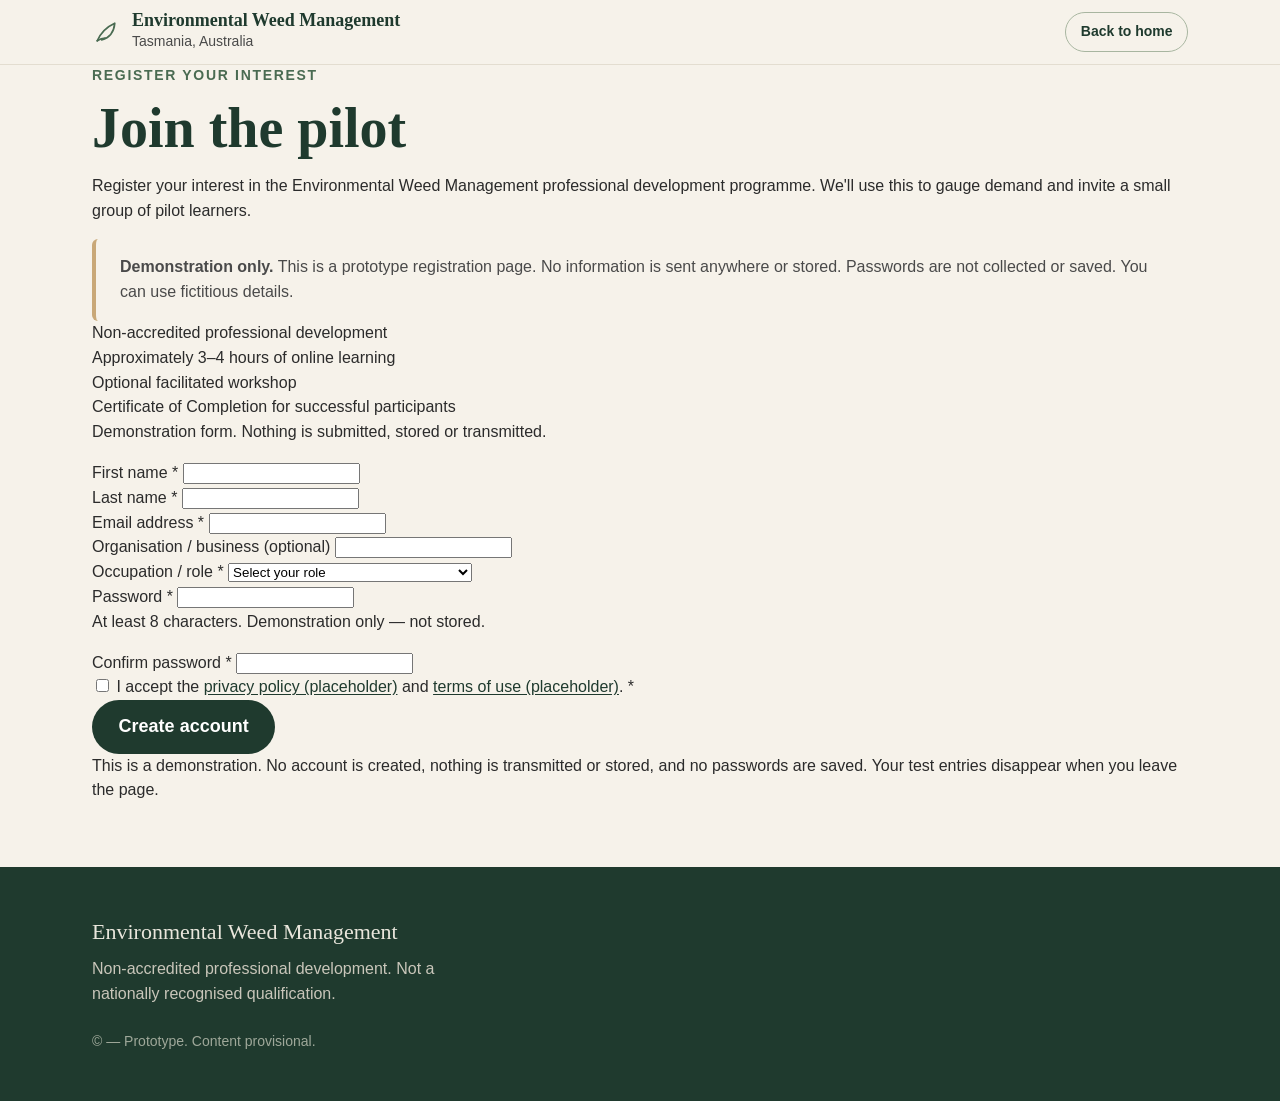
==== register.html @ f8a71723 "Add registration page for Environmental Weed Management This HTML file serves as a registration page" ====
<!doctype html>
<html lang="en-AU">
  <head>
    <meta charset="utf-8" />
    <meta name="viewport" content="width=device-width, initial-scale=1" />
    <title>Register your interest — Environmental Weed Management</title>
    <meta
      name="description"
      content="Register your interest in the Environmental Weed Management professional development programme. Demonstration registration page — no data is sent or stored."
    />
    <meta name="theme-color" content="#1f3a2e" />
    <link rel="stylesheet" href="css/tokens.css" />
    <link rel="stylesheet" href="css/base.css" />
    <link rel="stylesheet" href="css/components.css" />
    <link rel="stylesheet" href="css/pages/register.css" />
    <script type="module" src="js/register.js" defer></script>
  </head>
  <body>
    <a class="skip-link" href="#main">Skip to content</a>

    <header class="site-header" role="banner">
      <div class="container header-inner">
        <a class="brand" href="index.html" aria-label="Environmental Weed Management home">
          <span class="brand-mark" aria-hidden="true">
            <svg viewBox="0 0 32 32" width="28" height="28" aria-hidden="true" focusable="false">
              <path d="M6 26c4-9 9-15 20-20-1 11-7 17-15 19" fill="none" stroke="currentColor" stroke-width="2" stroke-linecap="round" stroke-linejoin="round"/>
              <path d="M6 26c3-2 6-3 9-3" fill="none" stroke="currentColor" stroke-width="2" stroke-linecap="round"/>
            </svg>
          </span>
          <span class="brand-text">
            <span class="brand-title">Environmental Weed Management</span>
            <span class="brand-sub">Tasmania, Australia</span>
          </span>
        </a>
        <a class="btn btn-ghost btn-sm" href="index.html">Back to home</a>
      </div>
    </header>

    <main id="main">
      <section class="register-shell" aria-labelledby="register-title">
        <div class="container register-container">
          <div class="register-intro">
            <p class="eyebrow">Register your interest</p>
            <h1 id="register-title">Join the pilot</h1>
            <p class="register-lede">
              Register your interest in the Environmental Weed Management professional development
              programme. We'll use this to gauge demand and invite a small group of pilot learners.
            </p>

            <aside class="callout callout--demo" role="note" aria-label="Demonstration notice">
              <strong>Demonstration only.</strong>
              This is a prototype registration page. No information is sent anywhere or stored.
              Passwords are not collected or saved. You can use fictitious details.
            </aside>

            <ul class="register-points">
              <li>Non-accredited professional development</li>
              <li>Approximately 3–4 hours of online learning</li>
              <li>Optional facilitated workshop</li>
              <li>Certificate of Completion for successful participants</li>
            </ul>
          </div>

          <div class="register-card">
            <form id="register-form" class="register-form" novalidate aria-describedby="form-demo-notice">
              <p id="form-demo-notice" class="visually-hidden">
                Demonstration form. Nothing is submitted, stored or transmitted.
              </p>

              <div class="form-row form-row--split">
                <div class="form-field">
                  <label for="first-name">First name <span class="req" aria-hidden="true">*</span></label>
                  <input id="first-name" name="firstName" type="text" autocomplete="given-name"
                         required aria-required="true" aria-describedby="first-name-error" />
                  <p class="field-error" id="first-name-error" role="alert" hidden></p>
                </div>
                <div class="form-field">
                  <label for="last-name">Last name <span class="req" aria-hidden="true">*</span></label>
                  <input id="last-name" name="lastName" type="text" autocomplete="family-name"
                         required aria-required="true" aria-describedby="last-name-error" />
                  <p class="field-error" id="last-name-error" role="alert" hidden></p>
                </div>
              </div>

              <div class="form-field">
                <label for="email">Email address <span class="req" aria-hidden="true">*</span></label>
                <input id="email" name="email" type="email" inputmode="email" autocomplete="email"
                       required aria-required="true" aria-describedby="email-error" />
                <p class="field-error" id="email-error" role="alert" hidden></p>
              </div>

              <div class="form-field">
                <label for="organisation">Organisation / business <span class="optional">(optional)</span></label>
                <input id="organisation" name="organisation" type="text" autocomplete="organization"
                       aria-describedby="organisation-error" />
                <p class="field-error" id="organisation-error" role="alert" hidden></p>
              </div>

              <div class="form-field">
                <label for="role">Occupation / role <span class="req" aria-hidden="true">*</span></label>
                <select id="role" name="role" required aria-required="true" aria-describedby="role-error">
                  <option value="">Select your role</option>
                  <option>Weed management contractor</option>
                  <option>Environmental contractor</option>
                  <option>Council / field worker</option>
                  <option>Landcare / NRM</option>
                  <option>Land manager / supervisor</option>
                  <option>Environmental restoration practitioner</option>
                  <option>Other</option>
                </select>
                <p class="field-error" id="role-error" role="alert" hidden></p>
              </div>

              <div class="form-row form-row--split">
                <div class="form-field">
                  <label for="password">Password <span class="req" aria-hidden="true">*</span></label>
                  <input id="password" name="password" type="password" autocomplete="new-password"
                         required aria-required="true" aria-describedby="password-error password-hint" />
                  <p class="field-hint" id="password-hint">At least 8 characters. Demonstration only — not stored.</p>
                  <p class="field-error" id="password-error" role="alert" hidden></p>
                </div>
                <div class="form-field">
                  <label for="confirm-password">Confirm password <span class="req" aria-hidden="true">*</span></label>
                  <input id="confirm-password" name="confirmPassword" type="password" autocomplete="new-password"
                         required aria-required="true" aria-describedby="confirm-password-error" />
                  <p class="field-error" id="confirm-password-error" role="alert" hidden></p>
                </div>
              </div>

              <div class="form-field form-field--checkbox">
                <input id="accept-terms" name="acceptTerms" type="checkbox" required aria-required="true"
                       aria-describedby="accept-terms-error" />
                <label for="accept-terms">
                  I accept the <a href="#" aria-disabled="true" tabindex="-1">privacy policy (placeholder)</a>
                  and <a href="#" aria-disabled="true" tabindex="-1">terms of use (placeholder)</a>.
                  <span class="req" aria-hidden="true">*</span>
                </label>
                <p class="field-error" id="accept-terms-error" role="alert" hidden></p>
              </div>

              <button class="btn btn-primary btn-lg" type="submit">Create account</button>

              <p class="form-footnote">
                This is a demonstration. No account is created, nothing is transmitted or stored,
                and no passwords are saved. Your test entries disappear when you leave the page.
              </p>
            </form>

            <div id="register-success" class="register-success" role="status" aria-live="polite" hidden>
              <h2>Demonstration complete</h2>
              <p>
                Thanks — this is where a real registration would be created. Nothing was sent or stored.
              </p>
              <p>
                In a live product, the next step would be to sign in to the learner dashboard.
              </p>
              <div class="register-success-actions">
                <a class="btn btn-primary" href="dashboard.html">Continue to demo dashboard</a>
                <a class="btn btn-ghost" href="index.html">Back to home</a>
              </div>
            </div>
          </div>
        </div>
      </section>
    </main>

    <footer class="site-footer" role="contentinfo">
      <div class="container footer-inner">
        <div class="footer-brand">
          <p class="footer-title">Environmental Weed Management</p>
          <p class="footer-note">Non-accredited professional development. Not a nationally recognised qualification.</p>
        </div>
        <p class="footer-copy">© <span id="year"></span> — Prototype. Content provisional.</p>
      </div>
    </footer>
  </body>
</html>
---- css/tokens.css ----
/* css/tokens.css — design tokens (single source of truth for visual language) */
:root {
  /* Colour */
  --c-forest: #1f3a2e;
  --c-eucalypt: #4a6b52;
  --c-sage: #a8b5a0;
  --c-sage-soft: #d6ddcf;
  --c-offwhite: #f6f2ea;
  --c-sandstone: #c9a878;
  --c-charcoal: #2b2b2b;
  --c-charcoal-soft: #4a4a4a;
  --c-white: #ffffff;
  --c-border: #e3ddd0;
  --c-focus: #b07d2f;

  /* Type */
  --font-heading: Georgia, "Times New Roman", "Iowan Old Style", serif;
  --font-body: -apple-system, BlinkMacSystemFont, "Segoe UI", Roboto, "Helvetica Neue", Arial, sans-serif;

  --fs-300: 0.875rem;
  --fs-400: 1rem;
  --fs-500: 1.125rem;
  --fs-600: 1.375rem;
  --fs-700: 1.75rem;
  --fs-800: 2.25rem;
  --fs-900: clamp(2.25rem, 5vw + 1rem, 3.5rem);

  --lh-tight: 1.2;
  --lh-normal: 1.55;

  /* Spacing */
  --sp-1: 0.25rem;
  --sp-2: 0.5rem;
  --sp-3: 0.75rem;
  --sp-4: 1rem;
  --sp-5: 1.5rem;
  --sp-6: 2rem;
  --sp-7: 3rem;
  --sp-8: 4rem;
  --sp-9: 6rem;

  /* Layout */
  --container: 1160px;
  --container-pad: clamp(1rem, 4vw, 2rem);

  /* Radius / shadow */
  --radius-sm: 6px;
  --radius-md: 12px;
  --radius-lg: 20px;
  --shadow-1: 0 1px 2px rgba(43, 43, 43, 0.06), 0 1px 1px rgba(43, 43, 43, 0.04);
  --shadow-2: 0 6px 24px rgba(31, 58, 46, 0.10);

  /* Motion */
  --ease: cubic-bezier(0.2, 0.6, 0.2, 1);
  --dur: 220ms;
}
---- css/base.css ----
/* css/base.css — reset, typography, layout primitives */
*,
*::before,
*::after { box-sizing: border-box; }

html { -webkit-text-size-adjust: 100%; scroll-behavior: smooth; }

body {
  margin: 0;
  font-family: var(--font-body);
  font-size: var(--fs-400);
  line-height: var(--lh-normal);
  color: var(--c-charcoal);
  background: var(--c-offwhite);
  -webkit-font-smoothing: antialiased;
}

img, svg { max-width: 100%; display: block; }
a { color: var(--c-forest); text-underline-offset: 2px; }
a:hover { color: var(--c-eucalypt); }

h1, h2, h3, h4 {
  font-family: var(--font-heading);
  line-height: var(--lh-tight);
  color: var(--c-forest);
  margin: 0 0 var(--sp-3);
  font-weight: 700;
}
h1 { font-size: var(--fs-900); }
h2 { font-size: var(--fs-700); }
h3 { font-size: var(--fs-600); }

p { margin: 0 0 var(--sp-4); }
ul, ol { margin: 0; padding: 0; list-style: none; }

.container {
  width: 100%;
  max-width: var(--container);
  margin-inline: auto;
  padding-inline: var(--container-pad);
}

.section { padding-block: clamp(3rem, 8vw, 6rem); }
.section-alt { background: var(--c-white); }
.section-head { max-width: 62ch; margin-bottom: var(--sp-6); }
.section-lede { color: var(--c-charcoal-soft); }

.eyebrow {
  text-transform: uppercase;
  letter-spacing: 0.12em;
  font-size: var(--fs-300);
  font-weight: 700;
  color: var(--c-eucalypt);
  margin-bottom: var(--sp-2);
}

.skip-link {
  position: absolute; left: -9999px; top: auto;
  background: var(--c-forest); color: var(--c-white);
  padding: var(--sp-2) var(--sp-4); border-radius: var(--radius-sm);
  z-index: 100;
}
.skip-link:focus { left: var(--sp-4); top: var(--sp-4); }

:focus-visible {
  outline: 3px solid var(--c-focus);
  outline-offset: 2px;
  border-radius: 2px;
}

@media (prefers-reduced-motion: reduce) {
  html { scroll-behavior: auto; }
  *, *::before, *::after {
    animation-duration: 0.001ms !important;
    transition-duration: 0.001ms !important;
  }
}
---- css/components.css ----
/* css/components.css — shared UI components */

/* Buttons */
.btn {
  display: inline-flex; align-items: center; justify-content: center;
  gap: var(--sp-2);
  padding: 0.75rem 1.25rem;
  border-radius: 999px;
  font-weight: 600;
  font-size: var(--fs-400);
  text-decoration: none;
  border: 1px solid transparent;
  transition: background var(--dur) var(--ease), color var(--dur) var(--ease), transform var(--dur) var(--ease);
  cursor: pointer;
}
.btn-sm { padding: 0.5rem 0.9rem; font-size: var(--fs-300); }
.btn-lg { padding: 0.95rem 1.6rem; font-size: var(--fs-500); }

.btn-primary { background: var(--c-forest); color: var(--c-white); }
.btn-primary:hover { background: var(--c-eucalypt); color: var(--c-white); }

.btn-ghost {
  background: transparent; color: var(--c-forest);
  border-color: var(--c-sage);
}
.btn-ghost:hover { background: var(--c-sage-soft); color: var(--c-forest); }

/* Header */
.site-header {
  position: sticky; top: 0; z-index: 50;
  background: rgba(246, 242, 234, 0.92);
  backdrop-filter: blur(8px);
  border-bottom: 1px solid var(--c-border);
}
.header-inner {
  display: flex; align-items: center; justify-content: space-between;
  min-height: 64px; gap: var(--sp-4);
}
.brand { display: flex; align-items: center; gap: var(--sp-3); text-decoration: none; color: var(--c-forest); }
.brand-mark { color: var(--c-eucalypt); display: inline-flex; }
.brand-title { display: block; font-family: var(--font-heading); font-weight: 700; font-size: var(--fs-500); line-height: 1.1; }
.brand-sub { display: block; font-size: var(--fs-300); color: var(--c-charcoal-soft); }

.primary-nav ul { display: none; gap: var(--sp-5); }
.primary-nav a { text-decoration: none; color: var(--c-charcoal); font-weight: 500; }
.primary-nav a:hover { color: var(--c-forest); }

.nav-toggle {
  background: transparent; border: 1px solid var(--c-sage);
  padding: 0.4rem 0.8rem; border-radius: var(--radius-sm);
  font: inherit; color: var(--c-forest); cursor: pointer;
}

.primary-nav.is-open { display: block; position: absolute; left: 0; right: 0; top: 64px;
  background: var(--c-offwhite); border-bottom: 1px solid var(--c-border); padding: var(--sp-4); }
.primary-nav.is-open ul { display: flex; flex-direction: column; gap: var(--sp-3); }
.primary-nav.is-open .btn { margin-top: var(--sp-3); }

@media (min-width: 900px) {
  .nav-toggle { display: none; }
  .primary-nav { display: flex; align-items: center; gap: var(--sp-5); }
  .primary-nav ul { display: flex; align-items: center; }
}

/* Cards */
.card-grid {
  display: grid; gap: var(--sp-4);
  grid-template-columns: repeat(auto-fit, minmax(240px, 1fr));
}
.card {
  background: var(--c-white);
  border: 1px solid var(--c-border);
  border-radius: var(--radius-md);
  padding: var(--sp-5);
  box-shadow: var(--shadow-1);
  transition: transform var(--dur) var(--ease), box-shadow var(--dur) var(--ease);
}
.card:hover { transform: translateY(-2px); box-shadow: var(--shadow-2); }
.card h3 { margin-bottom: var(--sp-2); }
.card p { margin: 0; color: var(--c-charcoal-soft); }

/* Callout */
.callout {
  border-left: 4px solid var(--c-sandstone);
  background: var(--c-offwhite);
  padding: var(--sp-4) var(--sp-5);
  border-radius: var(--radius-sm);
  color: var(--c-charcoal-soft);
  margin: var(--sp-4) 0 0;
}
.callout--neutral { border-left-color: var(--c-sage); background: var(--c-white); }

/* Footer */
.site-footer {
  background: var(--c-forest); color: #e9e6dc;
  padding-block: var(--sp-7);
  margin-top: var(--sp-8);
}
.site-footer a { color: #e9e6dc; }
.site-footer a:hover { color: var(--c-white); }
.footer-inner { display: grid; gap: var(--sp-5); }
.footer-title { font-family: var(--font-heading); font-size: var(--fs-600); margin: 0 0 var(--sp-2); }
.footer-note { color: #c9c6ba; margin: 0; max-width: 46ch; }
.footer-links { display: flex; flex-wrap: wrap; gap: var(--sp-4); }
.footer-links a[aria-disabled="true"] { color: #9fa89a; cursor: default; }
.footer-copy { color: #9fa89a; font-size: var(--fs-300); margin: 0; }

@media (min-width: 800px) {
  .footer-inner { grid-template-columns: 1.2fr 1fr; align-items: start; }
  .footer-copy { grid-column: 1 / -1; }
}
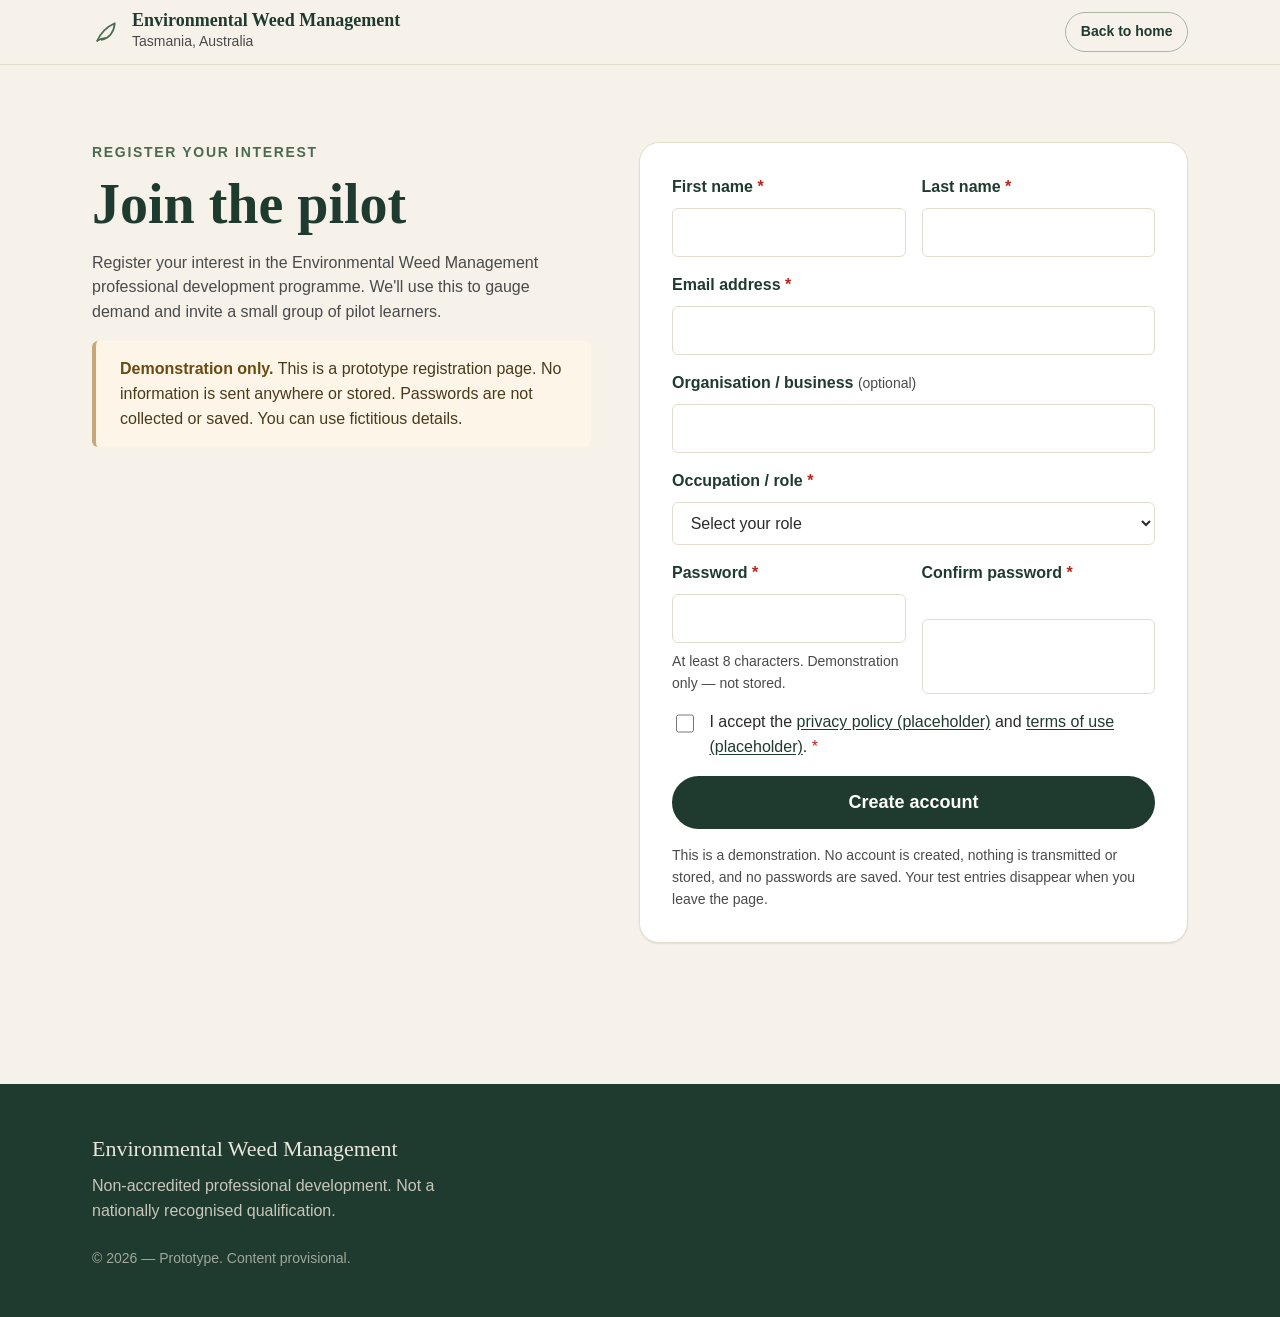
==== commit 4aef1f9b: "Add data bindings to registration page elements Updated HTML elements to include data bindings for d" ====
--- a/register.html
+++ b/register.html
@@ -40,24 +40,21 @@
       <section class="register-shell" aria-labelledby="register-title">
         <div class="container register-container">
           <div class="register-intro">
-            <p class="eyebrow">Register your interest</p>
-            <h1 id="register-title">Join the pilot</h1>
-            <p class="register-lede">
+            <p class="eyebrow" data-bind="reg-eyebrow">Register your interest</p>
+            <h1 id="register-title" data-bind="reg-heading">Join the pilot</h1>
+            <p class="register-lede" data-bind="reg-lede">
               Register your interest in the Environmental Weed Management professional development
               programme. We'll use this to gauge demand and invite a small group of pilot learners.
             </p>
 
             <aside class="callout callout--demo" role="note" aria-label="Demonstration notice">
-              <strong>Demonstration only.</strong>
-              This is a prototype registration page. No information is sent anywhere or stored.
-              Passwords are not collected or saved. You can use fictitious details.
+              <strong data-bind="reg-demo-strong">Demonstration only.</strong>
+              <span data-bind="reg-demo-body">This is a prototype registration page. No information is sent anywhere or stored.
+              Passwords are not collected or saved. You can use fictitious details.</span>
             </aside>
 
-            <ul class="register-points">
-              <li>Non-accredited professional development</li>
-              <li>Approximately 3–4 hours of online learning</li>
-              <li>Optional facilitated workshop</li>
-              <li>Certificate of Completion for successful participants</li>
+            <ul class="register-points" id="register-points">
+              <!-- populated by js/register.js -->
             </ul>
           </div>
 
@@ -140,23 +137,23 @@
 
               <button class="btn btn-primary btn-lg" type="submit">Create account</button>
 
-              <p class="form-footnote">
+              <p class="form-footnote" data-bind="reg-footnote">
                 This is a demonstration. No account is created, nothing is transmitted or stored,
                 and no passwords are saved. Your test entries disappear when you leave the page.
               </p>
             </form>
 
             <div id="register-success" class="register-success" role="status" aria-live="polite" hidden>
-              <h2>Demonstration complete</h2>
-              <p>
+              <h2 data-bind="reg-success-heading">Demonstration complete</h2>
+              <p data-bind="reg-success-body">
                 Thanks — this is where a real registration would be created. Nothing was sent or stored.
               </p>
-              <p>
+              <p data-bind="reg-success-next">
                 In a live product, the next step would be to sign in to the learner dashboard.
               </p>
               <div class="register-success-actions">
-                <a class="btn btn-primary" href="dashboard.html">Continue to demo dashboard</a>
-                <a class="btn btn-ghost" href="index.html">Back to home</a>
+                <a class="btn btn-primary" href="dashboard.html" data-bind="reg-success-primary">Continue to demo dashboard</a>
+                <a class="btn btn-ghost" href="index.html" data-bind="reg-success-secondary">Back to home</a>
               </div>
             </div>
           </div>
--- a/css/pages/register.css
+++ b/css/pages/register.css
@@ -0,0 +1,127 @@
+/* css/pages/register.css — registration page */
+
+.register-shell { padding-block: clamp(2.5rem, 6vw, 5rem); }
+
+.register-container {
+  display: grid;
+  gap: var(--sp-6);
+  align-items: start;
+}
+
+@media (min-width: 960px) {
+  .register-container { grid-template-columns: 1fr 1.1fr; gap: var(--sp-7); }
+}
+
+/* Intro column */
+.register-intro h1 { margin-bottom: var(--sp-3); }
+.register-lede { color: var(--c-charcoal-soft); max-width: 52ch; }
+
+.callout--demo {
+  border-left-color: var(--c-sandstone);
+  background: #fdf6e8;
+  color: #4a3a1c;
+}
+.callout--demo strong { color: #6b4a12; }
+
+.register-points {
+  margin-top: var(--sp-5);
+  display: grid;
+  gap: var(--sp-2);
+}
+.register-points li {
+  position: relative;
+  padding-left: 1.5rem;
+  color: var(--c-charcoal-soft);
+}
+.register-points li::before {
+  content: "";
+  position: absolute;
+  left: 0; top: 0.55em;
+  width: 0.55rem; height: 0.55rem;
+  background: var(--c-eucalypt);
+  border-radius: 50%;
+}
+
+/* Card + form */
+.register-card {
+  background: var(--c-white);
+  border: 1px solid var(--c-border);
+  border-radius: var(--radius-lg);
+  padding: clamp(1.25rem, 3vw, 2rem);
+  box-shadow: var(--shadow-1);
+}
+
+.register-form { display: grid; gap: var(--sp-4); }
+
+.form-row { display: grid; gap: var(--sp-4); }
+@media (min-width: 560px) {
+  .form-row--split { grid-template-columns: 1fr 1fr; }
+}
+
+.form-field { display: grid; gap: var(--sp-2); }
+.form-field label { font-weight: 600; color: var(--c-forest); }
+.req { color: #b3261e; }
+.optional { color: var(--c-charcoal-soft); font-weight: 400; font-size: var(--fs-300); }
+
+.form-field input[type="text"],
+.form-field input[type="email"],
+.form-field input[type="password"],
+.form-field select {
+  width: 100%;
+  padding: 0.7rem 0.85rem;
+  border: 1px solid var(--c-border);
+  border-radius: var(--radius-sm);
+  background: var(--c-white);
+  font: inherit;
+  color: var(--c-charcoal);
+  transition: border-color var(--dur) var(--ease), box-shadow var(--dur) var(--ease);
+}
+.form-field input:focus,
+.form-field select:focus {
+  border-color: var(--c-eucalypt);
+  box-shadow: 0 0 0 3px rgba(74, 107, 82, 0.2);
+  outline: none;
+}
+.form-field input[aria-invalid="true"],
+.form-field select[aria-invalid="true"] {
+  border-color: #b3261e;
+  background: #fff7f6;
+}
+
+.field-hint { font-size: var(--fs-300); color: var(--c-charcoal-soft); margin: 0; }
+.field-error { font-size: var(--fs-300); color: #b3261e; margin: 0; }
+
+.form-field--checkbox {
+  grid-template-columns: auto 1fr;
+  align-items: start;
+  column-gap: var(--sp-3);
+  row-gap: var(--sp-2);
+}
+.form-field--checkbox input { margin-top: 0.25rem; width: 1.15rem; height: 1.15rem; }
+.form-field--checkbox label { font-weight: 400; color: var(--c-charcoal); }
+.form-field--checkbox .field-error { grid-column: 1 / -1; }
+
+.form-footnote {
+  margin: 0;
+  font-size: var(--fs-300);
+  color: var(--c-charcoal-soft);
+}
+
+/* Success state */
+.register-success {
+  text-align: left;
+  padding: var(--sp-4) 0;
+}
+.register-success h2 { margin-bottom: var(--sp-3); }
+.register-success-actions {
+  display: flex; flex-wrap: wrap; gap: var(--sp-3); margin-top: var(--sp-4);
+}
+
+/* Utility */
+.visually-hidden {
+  position: absolute !important;
+  width: 1px; height: 1px;
+  padding: 0; margin: -1px;
+  overflow: hidden; clip: rect(0, 0, 0, 0);
+  white-space: nowrap; border: 0;
+}
